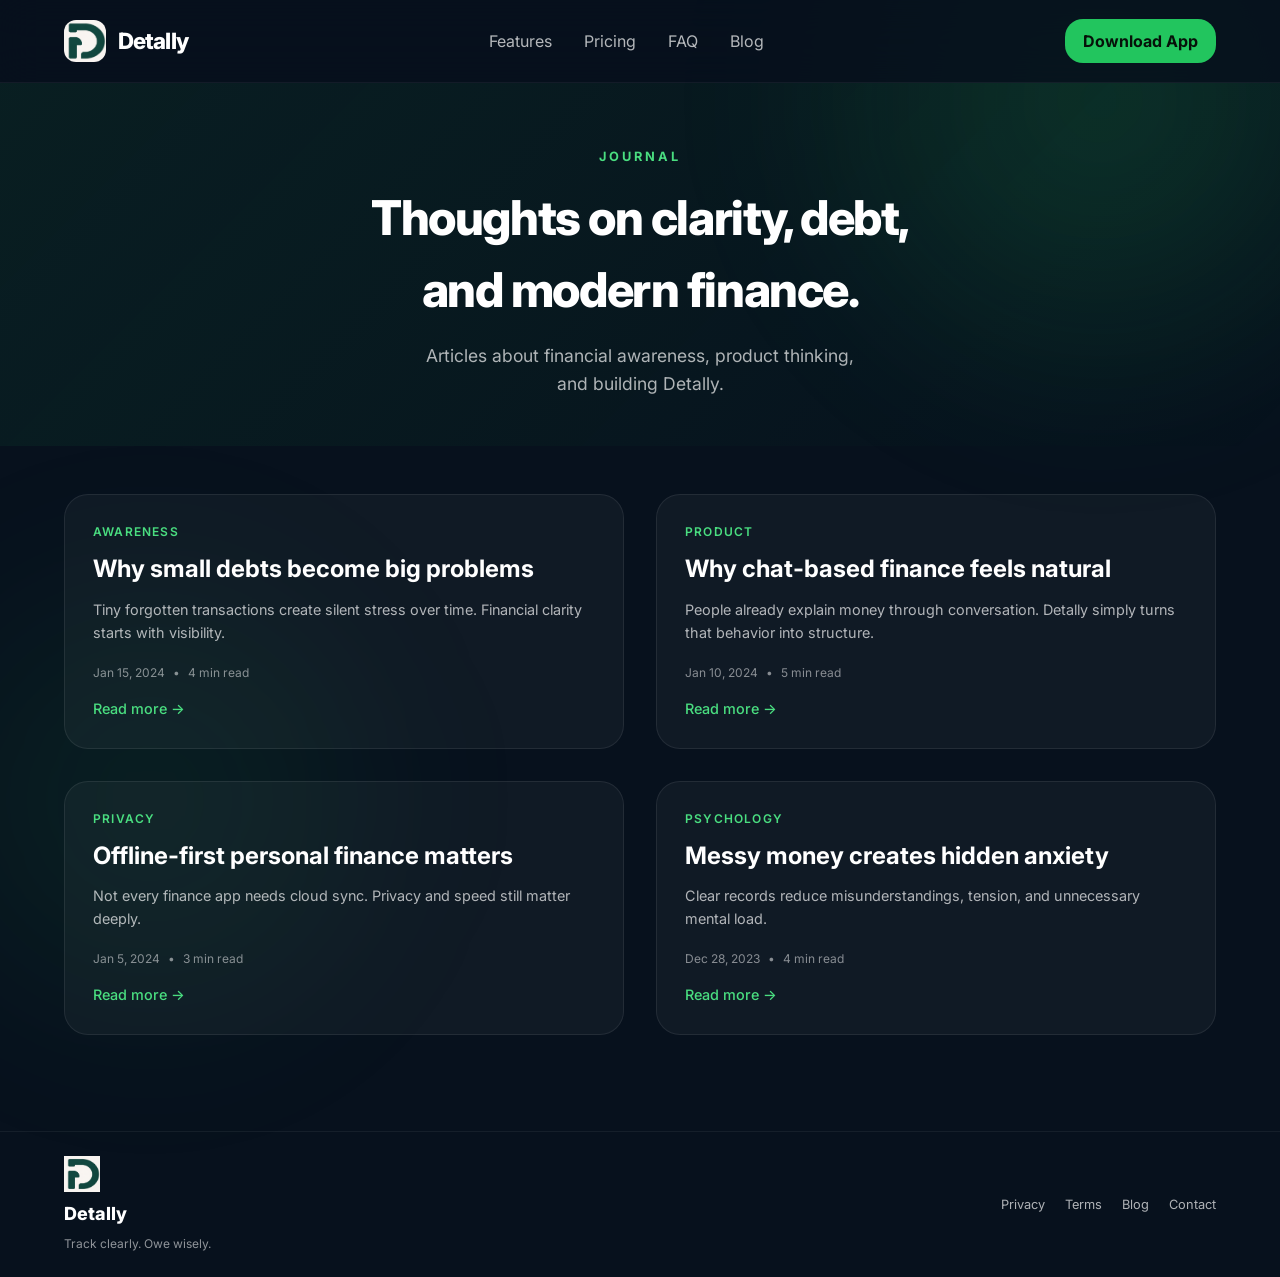
==== blog/index.html @ 90eaa0e2 "feat/ui: add blog page" ====
<!DOCTYPE html>
<html lang="en">

<head>
    <meta charset="UTF-8">
    <meta name="viewport" content="width=device-width, initial-scale=1.0">

    <!-- Favicon -->
    <link rel="icon" href="/assets/favicon/favicon.ico" type="image/x-icon">
    <link rel="icon" type="image/png" sizes="32x32" href="/assets/favicon/favicon-32x32.png">
    <link rel="icon" type="image/png" sizes="16x16" href="/assets/favicon/favicon-16x16.png">
    <link rel="apple-touch-icon" sizes="180x180" href="/assets/favicon/apple-touch-icon.png">

    <title>Detally Blog — Thoughts on clarity, debt, and modern finance</title>
    <meta name="description"
        content="Articles about financial awareness, debt tracking, product thinking, and building Detally.">
    <meta name="author" content="Detally Team">

    <!-- Open Graph -->
    <meta property="og:title" content="Detally Blog — Financial Clarity & Debt Tracking">
    <meta property="og:description"
        content="Articles about financial awareness, debt tracking, and modern finance tools.">
    <meta property="og:image" content="/assets/detally.png">
    <meta property="og:url" content="https://detally.app/blog/">
    <meta property="og:type" content="website">

    <!-- Twitter Card -->
    <meta name="twitter:card" content="summary_large_image">
    <meta name="twitter:title" content="Detally Blog">
    <meta name="twitter:description" content="Thoughts on clarity, debt, and modern finance.">
    <meta name="twitter:image" content="/assets/detally.png">

    <link rel="preconnect" href="https://fonts.googleapis.com">
    <link rel="preconnect" href="https://fonts.gstatic.com" crossorigin>
    <link rel="stylesheet" href="/style.css">
    <link rel="stylesheet" href="blog.css">
</head>

<body>
    <!-- Skip link -->
    <a href="#main-content" class="skip-link">Skip to main content</a>

    <!-- Header -->
    <header class="site-header">
        <div class="container header-inner">
            <a href="/" class="logo-link" aria-label="Detally home">
                <img src="/assets/logo-detally.png" alt="Detally logo" class="logo-img" width="42" height="42">
                <span class="site-title">Detally</span>
            </a>

            <nav class="main-nav" aria-label="Main navigation">
                <ul>
                    <li><a href="/#features">Features</a></li>
                    <li><a href="/#pricing">Pricing</a></li>
                    <li><a href="/#faq">FAQ</a></li>
                    <li><a href="/blog/" class="active">Blog</a></li>
                </ul>
            </nav>

            <button class="mobile-menu-btn" aria-label="Menu" aria-expanded="false">
                <span class="hamburger"></span>
            </button>

            <a href="https://detally.app/download" class="cta-btn header-cta">Download App</a>
        </div>

        <!-- Mobile navigation -->
        <nav id="mobile-nav" class="mobile-nav" aria-label="Mobile navigation" hidden>
            <ul>
                <li><a href="/#features">Features</a></li>
                <li><a href="/#pricing">Pricing</a></li>
                <li><a href="/#faq">FAQ</a></li>
                <li><a href="/blog/">Blog</a></li>
            </ul>
        </nav>
    </header>

    <main id="main-content">
        <!-- Blog Hero -->
        <section class="blog-hero">
            <div class="container">
                <p class="section-label">Journal</p>
                <h1>Thoughts on clarity, debt,<br> and modern finance.</h1>
                <p class="hero-description">
                    Articles about financial awareness, product thinking,<br>
                    and building Detally.
                </p>
            </div>
        </section>

        <!-- Blog List -->
        <section class="blog-list">
            <div class="container">
                <div class="blog-posts">

                    <!-- Bài 1: Awareness -->
                    <article class="blog-post-card">
                        <div class="post-category">Awareness</div>
                        <h2 class="post-title">
                            <a href="why-small-debts-become-big-problems.html">Why small debts become big problems</a>
                        </h2>
                        <p class="post-excerpt">
                            Tiny forgotten transactions create silent stress over time.
                            Financial clarity starts with visibility.
                        </p>
                        <div class="post-meta">
                            <time datetime="2024-01-15">Jan 15, 2024</time>
                            <span>•</span>
                            <span>4 min read</span>
                        </div>
                        <a href="why-small-debts-become-big-problems.html" class="read-more">Read more</a>
                    </article>

                    <!-- Bài 2: Product -->
                    <article class="blog-post-card">
                        <div class="post-category">Product</div>
                        <h2 class="post-title">
                            <a href="why-chat-based-finance-feels-natural.html">Why chat-based finance feels natural</a>
                        </h2>
                        <p class="post-excerpt">
                            People already explain money through conversation.
                            Detally simply turns that behavior into structure.
                        </p>
                        <div class="post-meta">
                            <time datetime="2024-01-10">Jan 10, 2024</time>
                            <span>•</span>
                            <span>5 min read</span>
                        </div>
                        <a href="why-chat-based-finance-feels-natural.html" class="read-more">Read more</a>
                    </article>

                    <!-- Bài 3: Privacy -->
                    <article class="blog-post-card">
                        <div class="post-category">Privacy</div>
                        <h2 class="post-title">
                            <a href="offline-first-personal-finance-matters.html">Offline-first personal finance
                                matters</a>
                        </h2>
                        <p class="post-excerpt">
                            Not every finance app needs cloud sync.
                            Privacy and speed still matter deeply.
                        </p>
                        <div class="post-meta">
                            <time datetime="2024-01-05">Jan 5, 2024</time>
                            <span>•</span>
                            <span>3 min read</span>
                        </div>
                        <a href="offline-first-personal-finance-matters.html" class="read-more">Read more</a>
                    </article>

                    <!-- Bài 4: Psychology -->
                    <article class="blog-post-card">
                        <div class="post-category">Psychology</div>
                        <h2 class="post-title">
                            <a href="messy-money-creates-hidden-anxiety.html">Messy money creates hidden anxiety</a>
                        </h2>
                        <p class="post-excerpt">
                            Clear records reduce misunderstandings, tension,
                            and unnecessary mental load.
                        </p>
                        <div class="post-meta">
                            <time datetime="2023-12-28">Dec 28, 2023</time>
                            <span>•</span>
                            <span>4 min read</span>
                        </div>
                        <a href="messy-money-creates-hidden-anxiety.html" class="read-more">Read more</a>
                    </article>

                </div>
            </div>
        </section>
    </main>

    <!-- Footer -->
    <footer class="site-footer">
        <div class="container footer-inner">
            <div class="footer-brand">
                <img src="/assets/logo-detally.png" alt="Detally logo" width="44" height="44" loading="lazy">
                <h3 class="footer-title">Detally</h3>
                <p>Track clearly. Owe wisely.</p>
            </div>
           <nav class="footer-nav" aria-label="Footer navigation">
                <a href="https://www.freeprivacypolicy.com/live/0b694c92-edd3-41c4-bc44-e917e0bb46de">Privacy</a>
                <a href="#">Terms</a>
                <a href="/#blog">Blog</a>
                <a href="mailto:hello@detally.app">Contact</a>
            </nav>
        </div>
    </footer>
</body>
<script src="/script.js"></script>
</html>
---- style.css ----
@import url("https://fonts.googleapis.com/css2?family=Inter:wght@400;500;600;700;800;900&display=swap");

/* ========== 1. CSS VARIABLES (ROOT) ========== */
:root {
  --bg: #07111d;
  --surface: rgba(255, 255, 255, 0.04);
  --surface-2: rgba(255, 255, 255, 0.06);
  --text: #ffffff;
  --muted: rgba(255, 255, 255, 0.68);
  --border: rgba(255, 255, 255, 0.08);
  --green: #22c55e;
  --green-light: #4ade80;

  /* Typography - Mobile first */
  --fs-base: 16px;
  --fs-h1: 2rem;
  --fs-h2: 1.75rem;
  --fs-h3: 1.25rem;
  --fs-body: 0.875rem;

  /* Spacing */
  --space-xs: 0.5rem;
  --space-sm: 1rem;
  --space-md: 1.5rem;
  --space-lg: 2rem;
  --space-xl: 3rem;

  /* Layout */
  --container: 1280px;
  --border-radius-card: 1rem;
}

/* ========== 2. RESET & BASE (MOBILE FIRST) ========== */
* {
  margin: 0;
  padding: 0;
  box-sizing: border-box;
}

html {
  scroll-behavior: smooth;
}

body {
  font-family: "Inter", sans-serif;
  background: var(--bg);
  color: var(--text);
  font-size: var(--fs-base);
  line-height: 1.5;
  overflow-x: hidden;
  position: relative;
}

/* Background blur effect (bokeh) - mobile */
body::before {
  content: "";
  position: fixed;
  top: -260px;
  right: -180px;
  width: 720px;
  height: 720px;
  border-radius: 999px;
  background: radial-gradient(circle, rgba(34, 197, 94, 0.18), transparent 70%);
  filter: blur(60px);
  z-index: -1;
  pointer-events: none;
}

body::after {
  content: "";
  position: fixed;
  bottom: -200px;
  left: -150px;
  width: 600px;
  height: 600px;
  border-radius: 999px;
  background: radial-gradient(circle, rgba(34, 197, 94, 0.1), transparent 70%);
  filter: blur(70px);
  z-index: -1;
  pointer-events: none;
}

img {
  display: block;
  max-width: 100%;
  height: auto;
}

a {
  color: inherit;
  text-decoration: none;
}

button,
input {
  border: none;
  outline: none;
  font: inherit;
}

ul {
  list-style: none;
}

/* Text selection */
::selection {
  background: var(--green);
  color: #061109;
}

::-moz-selection {
  background: var(--green);
  color: #061109;
}

/* ========== 3. ACCESSIBILITY ========== */
.sr-only {
  position: absolute;
  width: 1px;
  height: 1px;
  padding: 0;
  margin: -1px;
  overflow: hidden;
  clip: rect(0, 0, 0, 0);
  white-space: nowrap;
  border-width: 0;
}

.skip-link {
  position: absolute;
  top: -50px;
  left: 0;
  background: var(--green);
  color: #061109;
  padding: 0.75rem 1rem;
  z-index: 9999;
  font-weight: 700;
  border-radius: 0.5rem;
  transition: top 0.2s;
  text-decoration: none;
}

.skip-link:focus {
  top: 0.5rem;
  left: 0.5rem;
}

/* Focus styles */
a:focus-visible,
button:focus-visible,
input:focus-visible {
  outline: 2px solid var(--green-light);
  outline-offset: 2px;
  border-radius: 0.25rem;
}

/* ========== 4. LAYOUT - MOBILE ========== */
.container {
  width: 100%;
  padding-inline: 1rem;
  margin-inline: auto;
}

.container-sm {
  max-width: 90%;
  margin-inline: auto;
}

section {
  padding-block: var(--space-xl);
}

/* ========== 5. BUTTONS - MOBILE ========== */
.cta-btn {
  background: var(--green);
  color: #061109;
  font-weight: 700;
  border-radius: 18px;
  padding: 10px 18px;
  cursor: pointer;
  transition: all 0.25s ease;
  display: inline-flex;
  align-items: center;
  justify-content: center;
  gap: 0.5rem;
}

.cta-btn:hover {
  transform: translateY(-2px);
  background: var(--green-light);
}

.cta-btn:active {
  transform: translateY(0);
}

.secondary-btn {
  background: rgba(255, 255, 255, 0.04);
  border: 1px solid rgba(255, 255, 255, 0.08);
  color: white;
}

.secondary-btn:hover {
  background: rgba(255, 255, 255, 0.08);
  transform: translateY(-2px);
}

.cta-btn:disabled {
  opacity: 0.5;
  cursor: not-allowed;
  transform: none;
}

/* ========== 6. HEADER - MOBILE ========== */
.site-header {
  position: sticky;
  top: 0;
  z-index: 999;
  backdrop-filter: blur(20px);
  background: rgba(7, 17, 29, 0.82);
  border-bottom: 1px solid rgba(255, 255, 255, 0.05);
}

.header-inner {
  min-height: 70px;
  display: flex;
  align-items: center;
  justify-content: space-between;
  gap: 1rem;
  padding-block: 0.75rem;
}

.logo-link {
  display: flex;
  align-items: center;
  gap: 0.75rem;
}

.logo-img {
  width: 36px;
  height: 36px;
  border-radius: 12px;
}

.site-title {
  font-size: 1.25rem;
  font-weight: 800;
  letter-spacing: -0.04em;
}

/* Desktop navigation - hidden on mobile */
.main-nav ul {
  display: none;
}

/* Mobile menu button */
.mobile-menu-btn {
  display: flex;
  background: none;
  cursor: pointer;
  padding: 0.5rem;
}

.hamburger {
  width: 24px;
  height: 2px;
  background: white;
  position: relative;
}

.hamburger::before,
.hamburger::after {
  content: "";
  position: absolute;
  width: 24px;
  height: 2px;
  background: white;
  left: 0;
  transition: transform 0.3s;
}

.hamburger::before {
  top: -8px;
}

.hamburger::after {
  bottom: -8px;
}

.mobile-nav {
  position: fixed;
  top: 70px;
  left: 0;
  right: 0;
  background: var(--bg);
  border-bottom: 1px solid var(--border);
  padding: 1rem;
  z-index: 998;
}

.mobile-nav ul {
  display: flex;
  flex-direction: column;
  gap: 1rem;
}

.mobile-nav a {
  display: block;
  padding: 0.75rem;
  color: var(--muted);
}

.header-cta {
  display: none;
}

/* ========== 7. HERO - MOBILE ========== */
.hero {
  padding-block: 2rem;
}

.hero-inner {
  display: flex;
  flex-direction: column;
  gap: 2rem;
}

.hero-badge {
  display: inline-flex;
  border: 1px solid rgba(34, 197, 94, 0.22);
  background: rgba(34, 197, 94, 0.1);
  color: #bbf7d0;
  padding: 0.5rem 1rem;
  border-radius: 999px;
  font-size: 0.75rem;
  margin-bottom: 1rem;
}

.hero-title {
  font-size: var(--fs-h1);
  line-height: 1.2;
  letter-spacing: -0.05em;
  font-weight: 900;
  word-break: break-word;
}

.hero-title span {
  display: block;
  color: var(--green-light);
}

.hero-description {
  margin-top: 1rem;
  color: var(--muted);
  line-height: 1.6;
  font-size: var(--fs-body);
}

.hero-actions {
  display: flex;
  flex-direction: column;
  gap: 0.75rem;
  margin-top: 1.5rem;
}

.hero-stats {
  display: grid;
  grid-template-columns: repeat(3, 1fr);
  gap: 0.75rem;
  margin-top: 1.5rem;
  text-align: center;
}

.hero-stats h3 {
  font-size: 1.25rem;
  font-weight: 800;
}

.hero-stats p {
  margin-top: 0.25rem;
  color: rgba(255, 255, 255, 0.55);
  font-size: 0.7rem;
}

/* Hero preview - mobile */
.hero-preview {
  position: relative;
  display: flex;
  justify-content: center;
  align-items: center;
}

.preview-wrapper {
  position: relative;
  width: 100%;
  display: flex;
  justify-content: center;
}

.preview-wrapper::before {
  content: "";
  position: absolute;
  width: 80%;
  max-width: 280px;
  aspect-ratio: 1 / 1;
  border-radius: 50%;
  background: rgba(34, 197, 94, 0.22);
  filter: blur(90px);
  top: 50%;
  left: 50%;
  transform: translate(-50%, -50%);
  z-index: -1;
}

.hero-preview img {
  width: 100%;
  max-width: 100%;
  height: auto;
  border-radius: 1.5rem;
  border: 1px solid rgba(255, 255, 255, 0.08);
  background: #0b1725;
  padding: 0.75rem;
  box-shadow: 0 40px 120px rgba(0, 0, 0, 0.45);
}

/* ========== 8. BRAND STRIP - MOBILE ========== */
.brand-strip {
  border-top: 1px solid rgba(255, 255, 255, 0.06);
  border-bottom: 1px solid rgba(255, 255, 255, 0.06);
  background: #091523;
  padding-block: 1.25rem;
}

.brand-strip .container {
  display: flex;
  flex-wrap: wrap;
  justify-content: center;
  gap: 1rem;
  color: rgba(255, 255, 255, 0.5);
  font-size: 0.75rem;
}

/* ========== 9. SECTION COMMON - MOBILE ========== */
.section {
  padding-block: 3rem;
}

.section-label {
  color: var(--green-light);
  text-transform: uppercase;
  letter-spacing: 0.2em;
  font-size: 0.7rem;
  font-weight: 700;
}

.section-title {
  margin-top: 0.75rem;
  font-size: var(--fs-h2);
  line-height: 1.2;
  letter-spacing: -0.03em;
  font-weight: 800;
}

.section-description {
  margin-top: 0.75rem;
  color: var(--muted);
  line-height: 1.6;
  font-size: var(--fs-body);
}

/* Section backgrounds */
.testimonials-section,
.faq-section {
  background: #091523;
}

/* ========== 10. FEATURES - MOBILE ========== */
.features-grid {
  display: grid;
  grid-template-columns: 1fr;
  gap: 1rem;
  margin-top: 2rem;
}

.feature-card {
  background: var(--surface);
  border: 1px solid var(--border);
  border-radius: var(--border-radius-card);
  padding: 1.25rem;
  transition:
    transform 0.25s,
    border-color 0.25s;
}

.feature-card:hover {
  transform: translateY(-2px);
  border-color: rgba(34, 197, 94, 0.3);
}

.feature-icon {
  width: 44px;
  height: 44px;
  display: flex;
  align-items: center;
  justify-content: center;
  border-radius: 1rem;
  background: rgba(34, 197, 94, 0.15);
  font-size: 1.25rem;
}

.feature-card h3 {
  margin-top: 1rem;
  font-size: var(--fs-h3);
  font-weight: 700;
}

.feature-card p {
  margin-top: 0.5rem;
  color: var(--muted);
  line-height: 1.5;
  font-size: 0.8rem;
}

/* ========== 11. OWEE - MOBILE ========== */
.owee-grid {
  display: flex;
  flex-direction: column;
  gap: 2rem;
}

.owee-image {
  flex-shrink: 0;
  text-align: center;
}

.owee-image img {
  width: 100%;
  max-width: 240px;
  border-radius: 25%;
  margin-inline: auto;
}

.quote-list {
  display: grid;
  gap: 0.75rem;
  margin-top: 1.5rem;
}

.quote-card {
  background: var(--surface);
  border: 1px solid var(--border);
  border-radius: 1.25rem;
  padding: 1rem;
}

.quote-card p {
  font-style: italic;
  color: var(--muted);
  font-size: 0.875rem;
}

/* ========== 12. TESTIMONIALS - MOBILE ========== */
.testimonials-header {
  display: flex;
  flex-direction: column;
  gap: 1rem;
  margin-bottom: 2rem;
}

.testimonials-grid {
  display: grid;
  grid-template-columns: 1fr;
  gap: 1rem;
}

.testimonial-card {
  background: rgba(255, 255, 255, 0.03);
  border: 1px solid rgba(255, 255, 255, 0.08);
  border-radius: var(--border-radius-card);
  padding: 1.25rem;
  transition: transform 0.25s;
}

.testimonial-card:hover {
  transform: translateY(-2px);
}

.testimonial-card blockquote p {
  line-height: 1.6;
  font-size: 0.875rem;
}

.testimonial-card footer {
  margin-top: 1rem;
}

.testimonial-card cite {
  font-style: normal;
  font-weight: 600;
  display: block;
  font-size: 0.875rem;
}

.testimonial-role {
  display: block;
  color: var(--muted);
  font-size: 0.75rem;
  margin-top: 0.25rem;
}

/* ========== 13. PRESS MENTIONS - MOBILE ========== */
.press-section {
  background: #091523;
}

.press-section .container {
  background: var(--surface);
  border: 1px solid var(--border);
  border-radius: var(--border-radius-card);
  padding: 1.5rem;
}

.press-section .press-inner {
  display: flex;
  flex-direction: column;
  gap: 1.5rem;
}

/* Header - mobile */
.press-header {
  text-align: left;
}

.press-header .section-label {
  text-align: left;
}

.press-header .section-title {
  text-align: left;
  max-width: 100%;
  margin-top: 0.5rem;
  font-size: 1.5rem;
}

/* Press grid - mobile: 1 cột */
.press-grid {
  display: grid;
  grid-template-columns: 1fr;
  gap: 1rem;
}

.press-card {
  background: rgba(255, 255, 255, 0.02);
  border: 1px solid var(--border);
  border-radius: 1.25rem;
  padding: 1.25rem;
  transition: transform 0.25s;
}

.press-card:hover {
  transform: translateY(-2px);
}

.press-card blockquote p {
  color: rgba(255, 255, 255, 0.85);
  line-height: 1.6;
  font-style: italic;
  text-align: left;
  margin: 0;
  font-size: 0.875rem;
}

/* ========== 14. PRICING - MOBILE ========== */
#pricing .section-label,
#pricing-title {
  text-align: center;
}
.pricing-grid {
  display: grid;
  grid-template-columns: 1fr;
  gap: 1rem;
  margin-top: 2rem;
}

.price-card {
  background: var(--surface);
  border: 1px solid var(--border);
  border-radius: var(--border-radius-card);
  padding: 1.25rem;
  display: flex;
  flex-direction: column;
  gap: 1rem;
  transition: transform 0.25s;
}

.price-card:hover {
  transform: translateY(-2px);
}

.price-card.featured {
  border-color: rgba(34, 197, 94, 0.32);
  background: linear-gradient(135deg, var(--surface), rgba(34, 197, 94, 0.05));
}

.price-title {
  font-size: 1.25rem;
  font-weight: 800;
}

.price-subtitle {
  margin-top: 0.25rem;
  color: var(--muted);
  line-height: 1.5;
  font-size: 0.75rem;
}

.price-value {
  margin-top: 0.75rem;
  font-size: 1.75rem;
  font-weight: 900;
}

.price-value.coming-soon {
  opacity: 0.6;
}

.price-features {
  display: grid;
  gap: 0.5rem;
  margin-top: 0.25rem;
}

.price-features li {
  color: var(--muted);
  padding-left: 1.25rem;
  position: relative;
  font-size: 0.8rem;
}

.price-features li::before {
  content: "✓";
  position: absolute;
  left: 0;
  color: var(--green-light);
}

/* ========== 15. BLOG - MOBILE ========== */
.blog-header {
  display: flex;
  flex-direction: column;
  gap: 1rem;
  margin-bottom: 1.5rem;
}

.view-all-link {
  color: var(--green-light);
  font-weight: 500;
  transition: opacity 0.25s;
  font-size: 0.875rem;
}

.view-all-link:hover {
  opacity: 0.8;
}

.blog-grid {
  display: grid;
  grid-template-columns: 1fr;
  gap: 1rem;
}

.blog-card {
  background: var(--surface);
  border: 1px solid var(--border);
  border-radius: var(--border-radius-card);
  padding: 1.25rem;
  transition: transform 0.25s;
}

.blog-card:hover {
  transform: translateY(-2px);
}

.blog-category {
  color: var(--green-light);
  font-size: 0.7rem;
  text-transform: uppercase;
  letter-spacing: 0.1em;
  font-weight: 600;
}

.blog-title {
  margin-top: 0.75rem;
  font-size: 1.125rem;
  line-height: 1.3;
  font-weight: 700;
}

.blog-description {
  margin-top: 0.5rem;
  color: var(--muted);
  line-height: 1.5;
  font-size: 0.8rem;
}

.blog-link {
  display: inline-block;
  margin-top: 0.75rem;
  color: var(--green-light);
  font-size: 0.8rem;
  font-weight: 500;
  transition: opacity 0.25s;
}

.blog-link:hover {
  opacity: 0.8;
}

/* ========== 16. FAQ - MOBILE ========== */
.faq-header {
  text-align: center;
  margin-bottom: 1.5rem;
}

.faq-list {
  display: grid;
  gap: 0.75rem;
}

.faq-item {
  background: var(--surface);
  border: 1px solid var(--border);
  border-radius: 1.25rem;
  padding: 0.875rem 1rem;
  transition: border-color 0.25s;
}

.faq-item:hover {
  border-color: rgba(34, 197, 94, 0.3);
}

summary {
  cursor: pointer;
  font-weight: 700;
  list-style: none;
  font-size: 0.9rem;
}

summary::-webkit-details-marker {
  display: none;
}

summary::before {
  content: "▶";
  display: inline-block;
  margin-right: 0.75rem;
  font-size: 0.7rem;
  transition: transform 0.2s;
  color: var(--green-light);
}

details[open] summary::before {
  transform: rotate(90deg);
}

.faq-item p {
  margin-top: 0.75rem;
  color: var(--muted);
  line-height: 1.6;
  padding-left: 1.5rem;
  font-size: 0.8rem;
}

.faq-item code {
  background: rgba(255, 255, 255, 0.1);
  padding: 0.2rem 0.4rem;
  border-radius: 0.25rem;
  font-size: 0.75rem;
  font-family: monospace;
}

/* ========== 17. WAITLIST - MOBILE ========== */
.waitlist-card {
  background: linear-gradient(
    135deg,
    rgba(34, 197, 94, 0.12),
    rgba(255, 255, 255, 0.03)
  );
  border: 1px solid rgba(34, 197, 94, 0.16);
  border-radius: 1.5rem;
  padding: 1.5rem;
  text-align: center;
}

.waitlist-content .section-description {
  margin-inline: auto;
}

.waitlist-form {
  display: flex;
  flex-direction: column;
  gap: 0.75rem;
  margin-top: 1.5rem;
  max-width: 100%;
}

.form-group {
  flex: 1;
}

.waitlist-form input {
  width: 100%;
  height: 48px;
  background: rgba(255, 255, 255, 0.05);
  border: 1px solid rgba(255, 255, 255, 0.08);
  border-radius: 18px;
  padding: 0 1rem;
  color: white;
  font-size: 0.875rem;
  transition: border-color 0.25s;
}

.waitlist-form input:focus {
  border-color: var(--green-light);
}

.waitlist-form input[aria-invalid="true"] {
  border-color: #ef4444;
}

.waitlist-form button {
  height: 48px;
  padding: 0 1.25rem;
  white-space: nowrap;
}

.form-error {
  display: block;
  color: #ef4444;
  font-size: 0.7rem;
  margin-top: 0.25rem;
  min-height: 1rem;
}

.waitlist-note {
  margin-top: 1rem;
  font-size: 0.7rem;
  color: var(--muted);
}

/* ========== 18. FOOTER - MOBILE ========== */
.site-footer {
  border-top: 1px solid rgba(255, 255, 255, 0.06);
  padding: 1.5rem 1rem;
  margin-top: 1rem;
}

.footer-inner {
  display: flex;
  flex-direction: column;
  gap: 1.25rem;
}

.footer-brand {
  display: flex;
  flex-direction: column;
  gap: 0.5rem;
  align-items: center;
  text-align: center;
}

.footer-brand img {
  width: 36px;
}

.footer-title {
  font-size: 1.125rem;
  font-weight: 800;
}

.footer-brand p {
  color: rgba(255, 255, 255, 0.55);
  font-size: 0.75rem;
}

.footer-nav {
  display: flex;
  flex-wrap: wrap;
  justify-content: center;
  gap: 1.25rem;
}

.footer-nav a {
  color: var(--muted);
  transition: color 0.25s;
  font-size: 0.8rem;
}

.footer-nav a:hover {
  color: white;
}

/* ========== 19. ANIMATIONS - MOBILE ========== */
@keyframes fadeInUp {
  from {
    opacity: 0;
    transform: translateY(15px);
  }
  to {
    opacity: 1;
    transform: translateY(0);
  }
}

.hero-content,
.feature-card,
.price-card,
.testimonial-card {
  animation: fadeInUp 0.4s ease forwards;
}

.feature-card:nth-child(1) {
  animation-delay: 0.05s;
}
.feature-card:nth-child(2) {
  animation-delay: 0.1s;
}
.feature-card:nth-child(3) {
  animation-delay: 0.15s;
}
.feature-card:nth-child(4) {
  animation-delay: 0.2s;
}

/* ========== 20. TABLET (min-width: 768px) ========== */
@media (min-width: 768px) {
  /* Variables */
  :root {
    --fs-h1: 3rem;
    --fs-h2: 2.25rem;
    --fs-h3: 1.5rem;
    --fs-body: 1rem;
    --border-radius-card: 1.5rem;
  }

  /* Layout */
  .container {
    max-width: 720px;
    padding-inline: 1.5rem;
  }

  .container-sm {
    max-width: 85%;
  }

  section {
    padding-block: 4rem;
  }

  /* Header */
  .header-inner {
    min-height: 82px;
  }

  .logo-img {
    width: 42px;
    height: 42px;
  }

  .site-title {
    font-size: 1.4rem;
  }

  .main-nav ul {
    display: flex;
    gap: 2rem;
  }

  .main-nav a {
    color: rgba(255, 255, 255, 0.7);
    transition: color 0.25s;
  }

  .mobile-menu-btn {
    display: none;
  }

  .header-cta {
    display: inline-flex;
  }

  /* Hero */
  .hero {
    padding-block: 3rem;
  }

  .hero-badge {
    font-size: 0.8rem;
  }

  .hero-description {
    font-size: 1rem;
  }

  .hero-actions {
    flex-direction: row;
    gap: 1rem;
  }

  .hero-stats {
    text-align: left;
    gap: 1.5rem;
  }

  .hero-stats h3 {
    font-size: 1.75rem;
  }

  .hero-preview img {
    max-width: 100%;
    padding: 1rem;
    border-radius: 1.75rem;
  }

  .preview-wrapper::before {
    max-width: 320px;
  }

  /* Brand strip */
  .brand-strip {
    padding-block: 1.5rem;
  }

  .brand-strip .container {
    gap: 2.5rem;
    font-size: 0.9rem;
  }

  /* Section common */
  .section-label {
    font-size: 0.8rem;
    letter-spacing: 0.24em;
  }

  .section-description {
    font-size: 1rem;
  }

  /* Features */
  .features-grid {
    grid-template-columns: repeat(2, 1fr);
    gap: 1.25rem;
    margin-top: 2.5rem;
  }

  .feature-card {
    padding: 1.5rem;
  }

  /* Owee */
  .owee-grid {
    flex-direction: row;
    align-items: center;
    gap: 2.5rem;
  }

  .owee-image img {
    max-width: 300px;
  }

  .quote-list {
    gap: 1rem;
  }

  .quote-card {
    padding: 1.25rem;
  }

  /* Testimonials */
  .testimonials-header {
    flex-direction: row;
    align-items: center;
    gap: 2rem;
  }

  .testimonials-grid {
    grid-template-columns: repeat(3, 1fr);
    gap: 1.25rem;
  }

  .testimonial-card {
    padding: 1.5rem;
  }

  /* PRESS MENTIONS - TABLET (768px - 1023px) */
  .press-section .container {
    padding: 2rem;
  }

  .press-section .press-inner {
    gap: 2rem;
  }

  .press-header .section-title {
    max-width: 80%;
    font-size: 2rem;
  }

  .press-grid {
    grid-template-columns: repeat(2, 1fr);
    gap: 1.25rem;
  }

  .press-card {
    padding: 1.5rem;
  }

  /* Pricing */
  .pricing-grid {
    grid-template-columns: repeat(3, 1fr);
    gap: 1.25rem;
  }

  .price-card {
    padding: 1.5rem;
  }

  .price-title {
    font-size: 1.5rem;
  }

  .price-value {
    font-size: 2rem;
  }

  /* Blog */
  .blog-header {
    flex-direction: row;
    justify-content: space-between;
    align-items: flex-end;
  }

  .blog-grid {
    grid-template-columns: repeat(2, 1fr);
    gap: 1.25rem;
  }

  .blog-card {
    padding: 1.5rem;
  }

  .blog-title {
    font-size: 1.25rem;
  }

  /* FAQ */
  .faq-list {
    gap: 1rem;
  }

  .faq-item {
    padding: 1rem 1.25rem;
  }

  /* Waitlist */
  .waitlist-card {
    padding: 2rem;
  }

  .waitlist-form {
    flex-direction: row;
    max-width: 500px;
    margin-inline: auto;
  }

  .waitlist-form input,
  .waitlist-form button {
    height: 52px;
  }

  /* Footer */
  .footer-inner {
    flex-direction: row;
    justify-content: space-between;
    align-items: center;
  }

  .footer-brand {
    align-items: flex-start;
    text-align: left;
  }

  .footer-brand img {
    margin-inline: 0;
  }
}

/* ========== 21. LAPTOP (min-width: 1024px) ========== */
@media (min-width: 1024px) {
  /* Variables */
  :root {
    --fs-h1: 3.5rem;
    --fs-h2: 2.75rem;
    --fs-h3: 1.6rem;
    --border-radius-card: 2rem;
  }

  /* Layout */
  .container {
    max-width: 960px;
  }

  .container-sm {
    max-width: 80%;
  }

  section {
    padding-block: 5rem;
  }

  /* Hero */
  .hero-inner {
    flex-direction: row;
    align-items: center;
    gap: 2rem;
  }

  .hero-content {
    flex: 1;
    order: 1;
  }

  .hero-preview {
    flex: 1;
    order: 2;
  }

  .hero-preview img {
    max-width: 100%;
    padding: 0.25rem;
  }

  /* Features */
  .features-grid {
    grid-template-columns: repeat(4, 1fr);
    gap: 1.5rem;
  }

  /* Owee */
  .owee-grid {
    gap: 3rem;
  }

  .owee-image img {
    max-width: 360px;
  }

  /* PRESS MENTIONS - DESKTOP (1 hàng, 3 cột) */
  .press-section .container {
    padding: 2.5rem;
  }

  .press-section .press-inner {
    flex-direction: row;
    align-items: stretch;
    gap: 2rem;
  }

  /* Cột 1: Header - 40% */
  .press-header {
    flex: 0 0 40%;
    display: flex;
    flex-direction: column;
    justify-content: center;
  }

  .press-header .section-title {
    max-width: 100%;
    font-size: clamp(1.75rem, 3vw, 2.25rem);
  }

  /* Cột 2+3: Grid 2 cột - 60% */
  .press-grid {
    flex: 0 0 60%;
    display: grid;
    grid-template-columns: repeat(2, 1fr);
    gap: 1.5rem;
  }

  .press-card {
    padding: 1.75rem;
    display: flex;
    align-items: center;
  }

  .press-card blockquote p {
    font-size: 0.95rem;
  }

  /* Blog */
  .blog-grid {
    grid-template-columns: repeat(2, 1fr);
  }

  /* Pricing */
  .price-card {
    padding: 1.75rem;
  }
}

/* ========== 22. DESKTOP (min-width: 1280px) ========== */
@media (min-width: 1280px) {
  /* Variables */
  :root {
    --fs-h1: clamp(4rem, 8vw, 5.5rem);
    --fs-h2: clamp(2.5rem, 5vw, 3.5rem);
  }

  /* Layout */
  .container {
    max-width: 1200px;
  }

  .container-sm {
    max-width: 75%;
  }

  /* Hero */
  .hero-inner {
    gap: 3rem;
  }

  .hero-preview img {
    max-width: 100%;
    padding: 0.5rem;
  }

  .preview-wrapper::before {
    max-width: 380px;
  }

  /* Owee */
  .owee-grid {
    gap: 4rem;
  }

  .owee-image img {
    max-width: 420px;
  }

  /* PRESS MENTIONS - DESKTOP LỚN */
  .press-section .container {
    padding: 3rem;
  }

  .press-section .press-inner {
    gap: 2.5rem;
  }

  .press-header {
    flex: 0 0 38%;
  }

  .press-header .section-title {
    font-size: clamp(2rem, 3.5vw, 2.5rem);
  }

  .press-grid {
    flex: 0 0 62%;
    gap: 1.75rem;
  }

  .press-card {
    padding: 2rem;
  }

  .press-card blockquote p {
    font-size: 1rem;
  }

  /* Pricing */
  .price-card {
    padding: 2rem;
  }

  .price-title {
    font-size: 1.75rem;
  }

  .price-value {
    font-size: 2.5rem;
  }
}

/* ========== 23. DESKTOP LỚN (min-width: 1600px) ========== */
@media (min-width: 1600px) {
  .container {
    max-width: 1400px;
  }

  .container-sm {
    max-width: 75%;
  }

  .press-header .section-title {
    max-width: 90%;
    font-size: 2.5rem;
  }

  .press-card blockquote p {
    font-size: 1.125rem;
  }
}

/* ========== 24. PREFERS REDUCED MOTION ========== */
@media (prefers-reduced-motion: reduce) {
  *,
  *::before,
  *::after {
    animation-duration: 0.01ms !important;
    animation-iteration-count: 1 !important;
    transition-duration: 0.01ms !important;
    scroll-behavior: auto !important;
  }

  .skip-link {
    transition: none;
  }
}
---- blog/blog.css ----
/* blog/blog.css - Style riêng cho blog, kế thừa từ style.css chính */

/* ========== BASE (MOBILE FIRST) ========== */

/* Blog Hero */
.blog-hero {
  padding: 3rem 1rem 2rem;
  text-align: center;
  background: linear-gradient(135deg, rgba(34, 197, 94, 0.08), transparent);
}

.blog-hero h1 {
  font-size: 2rem;
  margin-top: 1rem;
  font-weight: 800;
  letter-spacing: -0.03em;
}

.blog-hero .hero-description {
  max-width: 720px;
  margin: 1rem auto 0;
  color: var(--muted);
  font-size: 0.9rem;
}

/* Blog List */
.blog-list {
  padding: 2rem 1rem 4rem;
}

/* Blog posts grid - mobile: 1 cột */
.blog-posts {
  display: grid;
  grid-template-columns: 1fr;
  gap: 1.5rem;
}

/* Blog post card - mobile */
.blog-post-card {
  background: var(--surface);
  border: 1px solid var(--border);
  border-radius: 1.25rem;
  padding: 1.25rem;
  transition:
    transform 0.25s,
    border-color 0.25s;
  display: flex;
  flex-direction: column;
}

.blog-post-card:hover {
  transform: translateY(-2px);
  border-color: rgba(34, 197, 94, 0.3);
}

.post-category {
  color: var(--green-light);
  font-size: 0.7rem;
  text-transform: uppercase;
  letter-spacing: 0.1em;
  font-weight: 600;
  margin-bottom: 0.75rem;
}

.post-title {
  font-size: 1.2rem;
  line-height: 1.35;
  margin-bottom: 0.75rem;
  font-weight: 700;
}

.post-title a {
  color: var(--text);
  text-decoration: none;
  transition: color 0.2s;
}

.post-title a:hover {
  color: var(--green-light);
}

.post-excerpt {
  color: var(--muted);
  line-height: 1.6;
  margin-bottom: 1rem;
  font-size: 0.85rem;
}

.post-meta {
  color: rgba(255, 255, 255, 0.5);
  font-size: 0.7rem;
  margin-bottom: 1rem;
  display: flex;
  flex-wrap: wrap;
  gap: 0.5rem;
  align-items: center;
}

.read-more {
  color: var(--green-light);
  font-weight: 500;
  text-decoration: none;
  transition: opacity 0.2s;
  margin-top: auto;
  display: inline-flex;
  align-items: center;
  gap: 0.25rem;
  font-size: 0.85rem;
}

.read-more:hover {
  opacity: 0.8;
}

.read-more::after {
  content: "→";
  transition: transform 0.2s;
}

.read-more:hover::after {
  transform: translateX(4px);
}

/* Single Post - mobile */
.blog-post {
  padding: 2rem 1rem 4rem;
}

.post-back {
  margin-bottom: 1.5rem;
}

.back-link {
  color: var(--muted);
  text-decoration: none;
  display: inline-flex;
  align-items: center;
  gap: 0.5rem;
  transition: color 0.2s;
  font-size: 0.85rem;
}

.back-link:hover {
  color: var(--green-light);
}

.back-link::before {
  content: "←";
}

.post-header {
  margin-bottom: 1.5rem;
  border-bottom: 1px solid var(--border);
  padding-bottom: 1rem;
}

.post-header .post-category {
  margin-bottom: 0.75rem;
}

.post-header h1 {
  font-size: 1.75rem;
  line-height: 1.2;
  margin: 0.75rem 0 1rem;
  font-weight: 800;
  letter-spacing: -0.02em;
}

.post-header .post-meta {
  margin-bottom: 0;
}

/* Post content - mobile */
.post-content {
  max-width: 720px;
  margin: 0 auto;
  font-size: 1rem;
  line-height: 1.7;
  color: var(--muted);
}

.post-content h2 {
  font-size: 1.4rem;
  margin: 2rem 0 1rem;
  color: var(--text);
  font-weight: 700;
}

.post-content h3 {
  font-size: 1.2rem;
  margin: 1.5rem 0 0.75rem;
  color: var(--text);
  font-weight: 600;
}

.post-content p {
  margin: 1rem 0;
}

.post-content ul,
.post-content ol {
  margin: 1rem 0;
  padding-left: 1.5rem;
}

.post-content li {
  margin: 0.5rem 0;
}

.post-content blockquote {
  border-left: 3px solid var(--green);
  padding-left: 1.2rem;
  margin: 1.5rem 0;
  font-style: italic;
  color: rgba(255, 255, 255, 0.8);
}

.post-content code {
  background: rgba(255, 255, 255, 0.1);
  padding: 0.2rem 0.4rem;
  border-radius: 0.25rem;
  font-size: 0.9em;
  font-family: monospace;
}

.post-content pre {
  background: rgba(255, 255, 255, 0.05);
  padding: 1rem;
  border-radius: 0.75rem;
  overflow-x: auto;
  margin: 1.5rem 0;
}

.post-content pre code {
  background: none;
  padding: 0;
}

.post-content img {
  border-radius: 0.75rem;
  margin: 1.5rem 0;
  max-width: 100%;
  height: auto;
}

.post-content hr {
  border: none;
  height: 1px;
  background: var(--border);
  margin: 2rem 0;
}

/* Post CTA - mobile */
.post-cta {
  background: linear-gradient(
    135deg,
    rgba(34, 197, 94, 0.12),
    rgba(34, 197, 94, 0.03)
  );
  border: 1px solid rgba(34, 197, 94, 0.16);
  border-radius: 1.25rem;
  padding: 1.5rem;
  text-align: center;
  margin: 2rem 0;
}

.post-cta p {
  margin-bottom: 1rem;
  font-weight: 500;
}

.post-cta .cta-btn {
  display: inline-block;
}

/* Post footer - mobile */
.post-footer {
  margin-top: 2rem;
  padding-top: 1.5rem;
  border-top: 1px solid var(--border);
}

.post-share {
  display: flex;
  flex-wrap: wrap;
  gap: 0.75rem;
  align-items: center;
  justify-content: center;
}

.post-share span {
  color: var(--muted);
  font-size: 0.8rem;
}

.post-share a {
  color: var(--muted);
  text-decoration: none;
  font-size: 0.8rem;
  transition: color 0.2s;
  padding: 0.25rem 0.75rem;
  border-radius: 999px;
  background: rgba(255, 255, 255, 0.05);
}

.post-share a:hover {
  color: var(--green-light);
  background: rgba(34, 197, 94, 0.1);
}

/* Pagination - mobile */
.pagination {
  display: flex;
  justify-content: center;
  gap: 0.75rem;
  margin-top: 2rem;
}

.pagination a {
  padding: 0.4rem 0.8rem;
  border-radius: 0.5rem;
  background: var(--surface);
  border: 1px solid var(--border);
  transition: all 0.2s;
  font-size: 0.85rem;
}

.pagination a:hover {
  border-color: var(--green);
  color: var(--green-light);
}

/* ========== TABLET (≥768px) ========== */
@media (min-width: 768px) {
  .blog-hero {
    padding: 4rem 0 3rem;
  }

  .blog-hero h1 {
    font-size: 3rem;
  }

  .blog-hero .hero-description {
    font-size: 1.1rem;
  }

  .blog-list {
    padding: 3rem 0 5rem;
  }

  .blog-posts {
    grid-template-columns: repeat(2, 1fr);
    gap: 1.75rem;
  }

  .blog-post-card {
    padding: 1.5rem;
    border-radius: 1.5rem;
  }

  .blog-post-card:hover {
    transform: translateY(-4px);
  }

  .post-category {
    font-size: 0.75rem;
  }

  .post-title {
    font-size: 1.35rem;
  }

  .post-excerpt {
    font-size: 0.9rem;
    margin-bottom: 1.25rem;
  }

  .post-meta {
    font-size: 0.75rem;
  }

  .read-more {
    font-size: 0.9rem;
  }

  /* Single post - tablet */
  .blog-post {
    padding: 3rem 0 5rem;
  }

  .post-back {
    margin-bottom: 2rem;
  }

  .post-header {
    margin-bottom: 2rem;
    padding-bottom: 1.5rem;
  }

  .post-header h1 {
    font-size: 2.5rem;
  }

  .post-content {
    font-size: 1.05rem;
    line-height: 1.75;
  }

  .post-content h2 {
    font-size: 1.75rem;
  }

  .post-content h3 {
    font-size: 1.35rem;
  }

  .post-cta {
    padding: 2rem;
    margin: 3rem 0;
    border-radius: 1.5rem;
  }

  .post-footer {
    margin-top: 3rem;
    padding-top: 2rem;
  }

  .post-share {
    gap: 1rem;
  }

  .post-share span,
  .post-share a {
    font-size: 0.875rem;
  }

  .pagination {
    gap: 1rem;
    margin-top: 3rem;
  }

  .pagination a {
    padding: 0.5rem 1rem;
  }
}

/* ========== DESKTOP (≥1024px) ========== */
@media (min-width: 1024px) {
  .blog-posts {
    gap: 2rem;
  }

  .blog-post-card {
    padding: 1.75rem;
  }

  .post-title {
    font-size: 1.5rem;
  }

  .post-header h1 {
    font-size: 3rem;
  }
}

/* ========== LARGE DESKTOP (≥1280px) ========== */
@media (min-width: 1280px) {
  .blog-posts {
    gap: 2rem;
  }
}
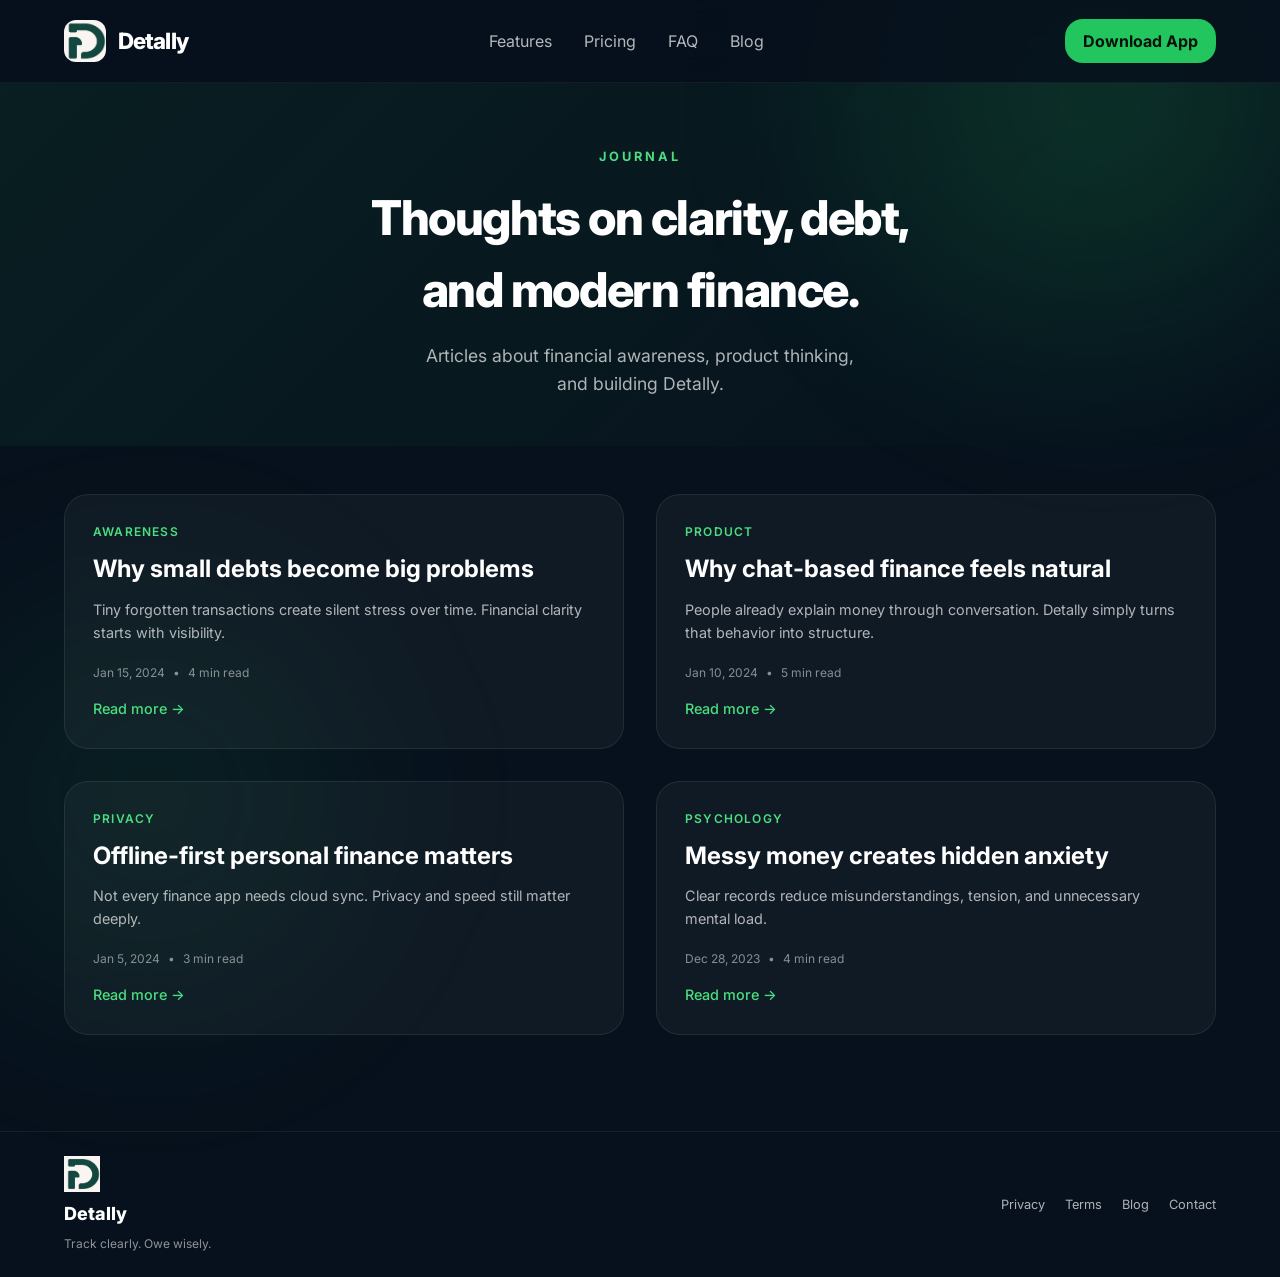
==== commit b283662e: "feat/seo: improve web performance and seo" ====
--- a/blog/index.html
+++ b/blog/index.html
@@ -20,7 +20,7 @@
     <meta property="og:title" content="Detally Blog — Financial Clarity & Debt Tracking">
     <meta property="og:description"
         content="Articles about financial awareness, debt tracking, and modern finance tools.">
-    <meta property="og:image" content="/assets/detally.png">
+    <meta property="og:image" content="/assets/detally.webp">
     <meta property="og:url" content="https://detally.app/blog/">
     <meta property="og:type" content="website">
 
@@ -28,7 +28,7 @@
     <meta name="twitter:card" content="summary_large_image">
     <meta name="twitter:title" content="Detally Blog">
     <meta name="twitter:description" content="Thoughts on clarity, debt, and modern finance.">
-    <meta name="twitter:image" content="/assets/detally.png">
+    <meta name="twitter:image" content="/assets/detally.webp">
 
     <link rel="preconnect" href="https://fonts.googleapis.com">
     <link rel="preconnect" href="https://fonts.gstatic.com" crossorigin>
@@ -44,7 +44,7 @@
     <header class="site-header">
         <div class="container header-inner">
             <a href="/" class="logo-link" aria-label="Detally home">
-                <img src="/assets/logo-detally.png" alt="Detally logo" class="logo-img" width="42" height="42">
+                <img src="/assets/logo-detally.webp" alt="Detally logo" class="logo-img" width="42" height="42">
                 <span class="site-title">Detally</span>
             </a>
 
@@ -97,7 +97,7 @@
                     <article class="blog-post-card">
                         <div class="post-category">Awareness</div>
                         <h2 class="post-title">
-                            <a href="why-small-debts-become-big-problems.html">Why small debts become big problems</a>
+                            <a href="why-small-debts-become-big-problems">Why small debts become big problems</a>
                         </h2>
                         <p class="post-excerpt">
                             Tiny forgotten transactions create silent stress over time.
@@ -108,14 +108,14 @@
                             <span>•</span>
                             <span>4 min read</span>
                         </div>
-                        <a href="why-small-debts-become-big-problems.html" class="read-more">Read more</a>
+                        <a href="why-small-debts-become-big-problems" class="read-more">Read more</a>
                     </article>
 
                     <!-- Bài 2: Product -->
                     <article class="blog-post-card">
                         <div class="post-category">Product</div>
                         <h2 class="post-title">
-                            <a href="why-chat-based-finance-feels-natural.html">Why chat-based finance feels natural</a>
+                            <a href="why-chat-based-finance-feels-natural">Why chat-based finance feels natural</a>
                         </h2>
                         <p class="post-excerpt">
                             People already explain money through conversation.
@@ -126,14 +126,14 @@
                             <span>•</span>
                             <span>5 min read</span>
                         </div>
-                        <a href="why-chat-based-finance-feels-natural.html" class="read-more">Read more</a>
+                        <a href="why-chat-based-finance-feels-natural" class="read-more">Read more</a>
                     </article>
 
                     <!-- Bài 3: Privacy -->
                     <article class="blog-post-card">
                         <div class="post-category">Privacy</div>
                         <h2 class="post-title">
-                            <a href="offline-first-personal-finance-matters.html">Offline-first personal finance
+                            <a href="offline-first-personal-finance-matters">Offline-first personal finance
                                 matters</a>
                         </h2>
                         <p class="post-excerpt">
@@ -145,14 +145,14 @@
                             <span>•</span>
                             <span>3 min read</span>
                         </div>
-                        <a href="offline-first-personal-finance-matters.html" class="read-more">Read more</a>
+                        <a href="offline-first-personal-finance-matters" class="read-more">Read more</a>
                     </article>
 
                     <!-- Bài 4: Psychology -->
                     <article class="blog-post-card">
                         <div class="post-category">Psychology</div>
                         <h2 class="post-title">
-                            <a href="messy-money-creates-hidden-anxiety.html">Messy money creates hidden anxiety</a>
+                            <a href="messy-money-creates-hidden-anxiety">Messy money creates hidden anxiety</a>
                         </h2>
                         <p class="post-excerpt">
                             Clear records reduce misunderstandings, tension,
@@ -163,7 +163,7 @@
                             <span>•</span>
                             <span>4 min read</span>
                         </div>
-                        <a href="messy-money-creates-hidden-anxiety.html" class="read-more">Read more</a>
+                        <a href="messy-money-creates-hidden-anxiety" class="read-more">Read more</a>
                     </article>
 
                 </div>
@@ -175,7 +175,7 @@
     <footer class="site-footer">
         <div class="container footer-inner">
             <div class="footer-brand">
-                <img src="/assets/logo-detally.png" alt="Detally logo" width="44" height="44" loading="lazy">
+                <img src="/assets/logo-detally.webp" alt="Detally logo" width="44" height="44" loading="lazy">
                 <h3 class="footer-title">Detally</h3>
                 <p>Track clearly. Owe wisely.</p>
             </div>
@@ -188,5 +188,5 @@
         </div>
     </footer>
 </body>
-<script src="/script.js"></script>
+<script src="/script.js" defer></script>
 </html>
--- a/style.css
+++ b/style.css
@@ -371,7 +371,7 @@
   text-align: center;
 }
 
-.hero-stats h3 {
+.hero-stats h2 {
   font-size: 1.25rem;
   font-weight: 800;
 }
--- a/blog/blog.css
+++ b/blog/blog.css
@@ -273,6 +273,72 @@
   display: inline-block;
 }
 
+/* ========== RELATED POSTS ========== */
+.related-posts {
+  margin-top: 2rem;
+  padding-top: 1.5rem;
+  border-top: 1px solid var(--border);
+}
+
+.related-posts h3 {
+  font-size: 1.125rem;
+  margin-bottom: 1rem;
+  font-weight: 700;
+  display: flex;
+  align-items: center;
+  gap: 0.5rem;
+}
+
+/* Mobile: 1 cột */
+.related-grid {
+  display: grid;
+  grid-template-columns: 1fr;
+  gap: 1rem;
+}
+
+.related-card {
+  background: var(--surface);
+  border: 1px solid var(--border);
+  border-radius: 0.875rem;
+  padding: 1rem;
+  text-decoration: none;
+  transition:
+    transform 0.25s,
+    border-color 0.25s;
+  display: block;
+}
+
+.related-card:hover {
+  transform: translateY(-2px);
+  border-color: rgba(34, 197, 94, 0.3);
+}
+
+.related-category {
+  color: var(--green-light);
+  font-size: 0.65rem;
+  text-transform: uppercase;
+  letter-spacing: 0.1em;
+  font-weight: 600;
+}
+
+.related-card h4 {
+  color: var(--text);
+  margin-top: 0.5rem;
+  font-size: 0.95rem;
+  line-height: 1.35;
+  font-weight: 600;
+  transition: color 0.2s;
+}
+
+.related-card:hover h4 {
+  color: var(--green-light);
+}
+
+/* Mobile: ẩn excerpt */
+.related-excerpt {
+  display: none;
+}
+
 /* Post footer - mobile */
 .post-footer {
   margin-top: 2rem;
@@ -330,6 +396,46 @@
   color: var(--green-light);
 }
 
+/* ========== TABLET (≥640px) ========== */
+@media (min-width: 640px) {
+  .related-posts {
+    margin-top: 2.5rem;
+    padding-top: 2rem;
+  }
+
+  .related-posts h3 {
+    font-size: 1.25rem;
+    margin-bottom: 1.25rem;
+  }
+
+  .related-grid {
+    grid-template-columns: repeat(2, 1fr);
+    gap: 1.25rem;
+  }
+
+  .related-card {
+    padding: 1.25rem;
+    border-radius: 1rem;
+  }
+
+  .related-category {
+    font-size: 0.7rem;
+  }
+
+  .related-card h4 {
+    font-size: 1rem;
+  }
+
+  /* Tablet: hiện excerpt */
+  .related-excerpt {
+    display: block;
+    color: var(--muted);
+    font-size: 0.75rem;
+    margin-top: 0.5rem;
+    line-height: 1.4;
+  }
+}
+
 /* ========== TABLET (≥768px) ========== */
 @media (min-width: 768px) {
   .blog-hero {
@@ -461,6 +567,27 @@
   .post-header h1 {
     font-size: 3rem;
   }
+
+  .related-posts {
+    margin-top: 3rem;
+    padding-top: 2rem;
+  }
+
+  .related-grid {
+    gap: 1.5rem;
+  }
+
+  .related-card {
+    padding: 1.5rem;
+  }
+
+  .related-card h4 {
+    font-size: 1.05rem;
+  }
+
+  .related-excerpt {
+    font-size: 0.8rem;
+  }
 }
 
 /* ========== LARGE DESKTOP (≥1280px) ========== */
@@ -468,4 +595,4 @@
   .blog-posts {
     gap: 2rem;
   }
-}
+}
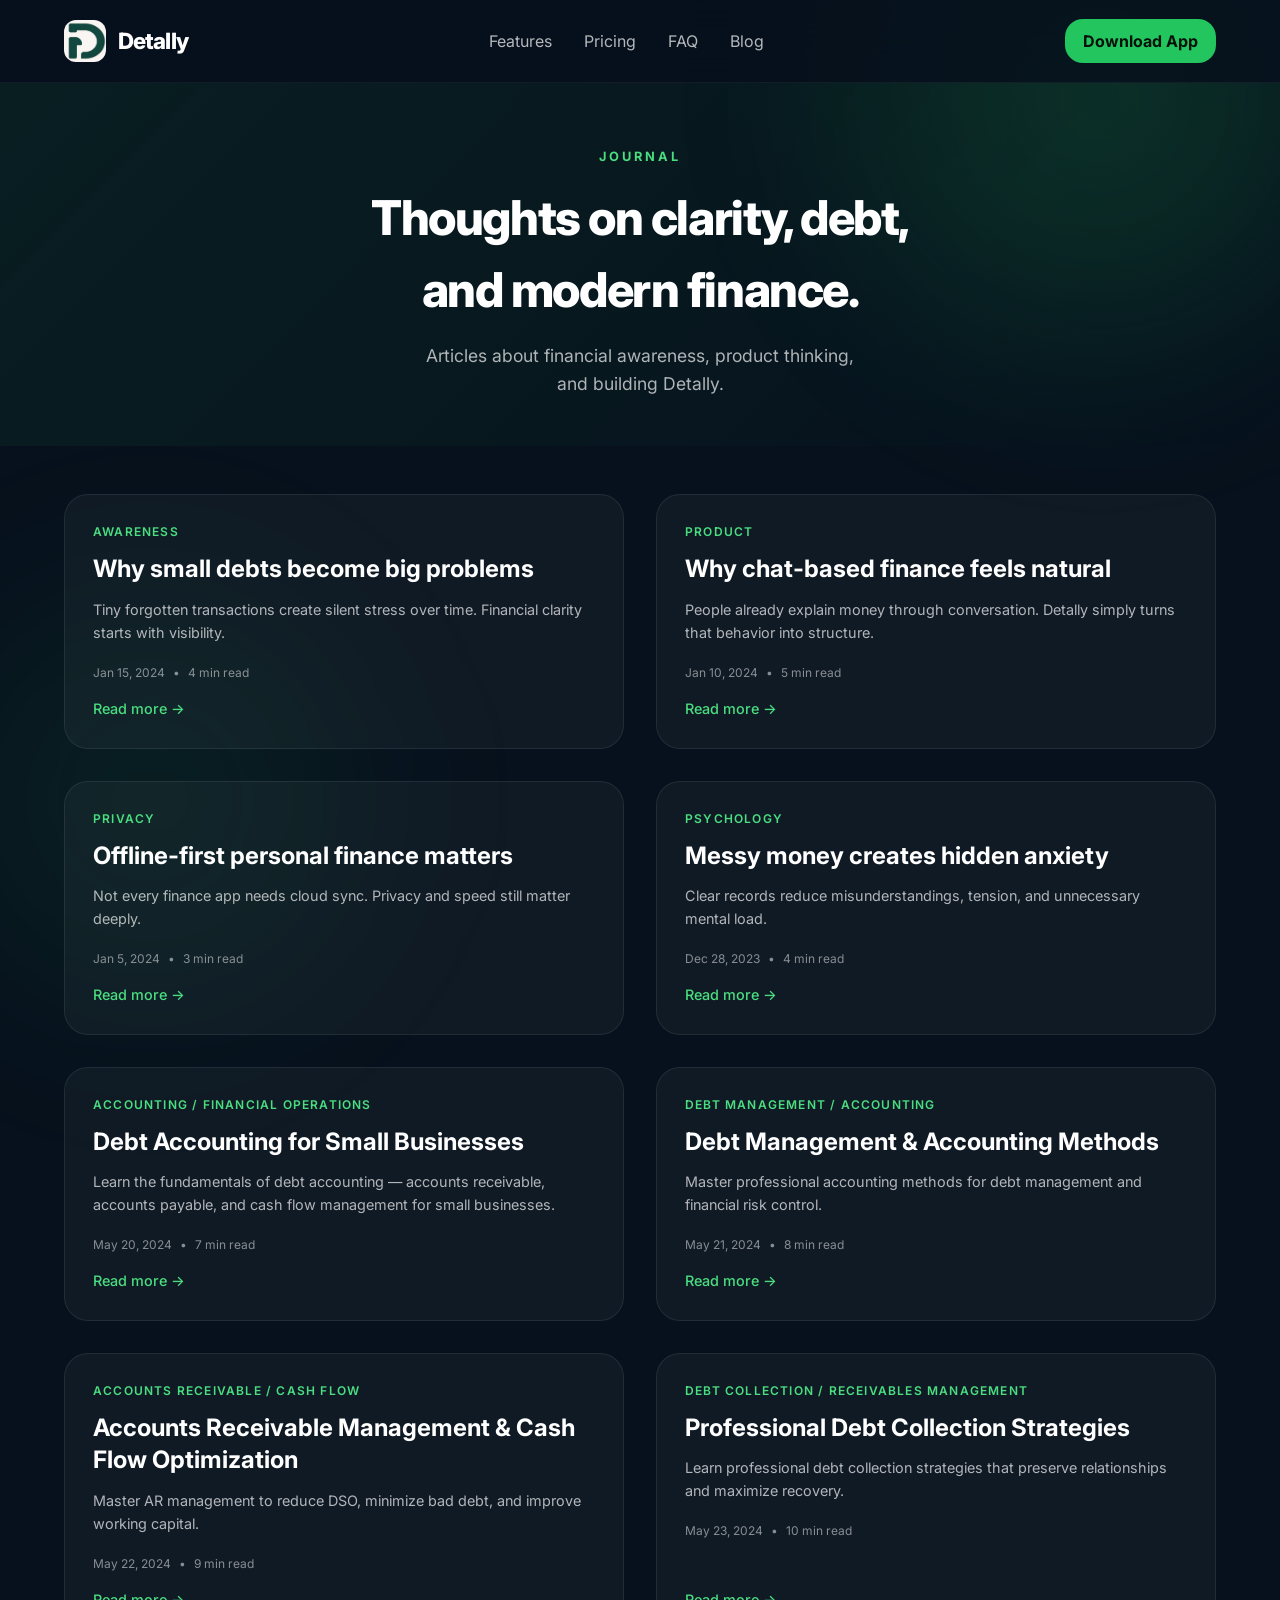
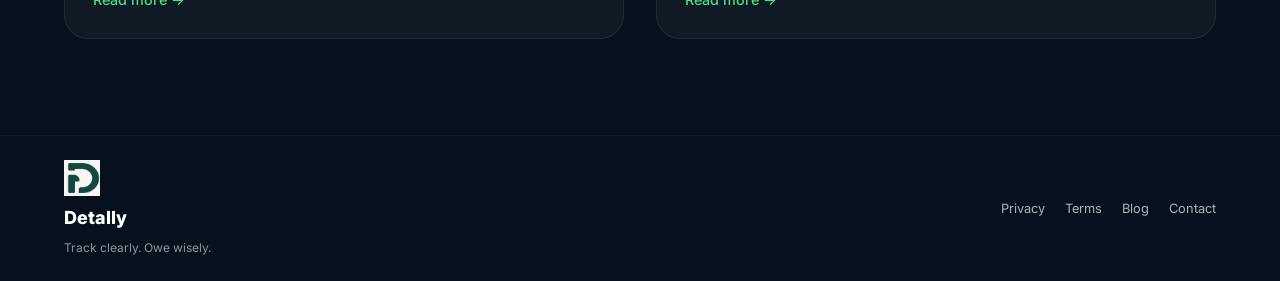
==== commit 8665390b: "chores: add 4 new post for blog" ====
--- a/blog/index.html
+++ b/blog/index.html
@@ -33,7 +33,7 @@
     <link rel="preconnect" href="https://fonts.googleapis.com">
     <link rel="preconnect" href="https://fonts.gstatic.com" crossorigin>
     <link rel="stylesheet" href="/style.css">
-    <link rel="stylesheet" href="blog.css">
+    <link rel="stylesheet" href="/blog/blog.css">
 </head>
 
 <body>
@@ -61,7 +61,7 @@
                 <span class="hamburger"></span>
             </button>
 
-            <a href="https://detally.app/download" class="cta-btn header-cta">Download App</a>
+            <a href="https://play.google.com/store/apps/details?id=com.trungho.detally&rdid=com.trungho.detally&feature=md&offerId&utm_source=detally.app" class="cta-btn header-cta">Download App</a>
         </div>
 
         <!-- Mobile navigation -->
@@ -166,6 +166,80 @@
                         <a href="messy-money-creates-hidden-anxiety" class="read-more">Read more</a>
                     </article>
 
+                    <!-- Bài 5: Accounting -->
+                    <article class="blog-post-card">
+                        <div class="post-category">Accounting / Financial Operations</div>
+                        <h2 class="post-title">
+                            <a href="debt-accounting-for-small-businesses">Debt Accounting for Small Businesses</a>
+                        </h2>
+                        <p class="post-excerpt">
+                            Learn the fundamentals of debt accounting — accounts receivable, accounts payable,
+                            and cash flow management for small businesses.
+                        </p>
+                        <div class="post-meta">
+                            <time datetime="2024-05-20">May 20, 2024</time>
+                            <span>•</span>
+                            <span>7 min read</span>
+                        </div>
+                        <a href="debt-accounting-for-small-businesses" class="read-more">Read more</a>
+                    </article>
+
+                    <!-- Bài 6: Debt Management -->
+                    <article class="blog-post-card">
+                        <div class="post-category">Debt Management / Accounting</div>
+                        <h2 class="post-title">
+                            <a href="debt-management-accounting-methods">Debt Management & Accounting Methods</a>
+                        </h2>
+                        <p class="post-excerpt">
+                            Master professional accounting methods for debt management and
+                            financial risk control.
+                        </p>
+                        <div class="post-meta">
+                            <time datetime="2024-05-21">May 21, 2024</time>
+                            <span>•</span>
+                            <span>8 min read</span>
+                        </div>
+                        <a href="debt-management-accounting-methods" class="read-more">Read more</a>
+                    </article>
+
+                    <!-- Bài 7: AR / Cash Flow -->
+                    <article class="blog-post-card">
+                        <div class="post-category">Accounts Receivable / Cash Flow</div>
+                        <h2 class="post-title">
+                            <a href="accounts-receivable-management-cash-flow">Accounts Receivable Management & Cash
+                                Flow Optimization</a>
+                        </h2>
+                        <p class="post-excerpt">
+                            Master AR management to reduce DSO, minimize bad debt,
+                            and improve working capital.
+                        </p>
+                        <div class="post-meta">
+                            <time datetime="2024-05-22">May 22, 2024</time>
+                            <span>•</span>
+                            <span>9 min read</span>
+                        </div>
+                        <a href="accounts-receivable-management-cash-flow" class="read-more">Read more</a>
+                    </article>
+
+                    <!-- Bài 8: Debt Collection -->
+                    <article class="blog-post-card">
+                        <div class="post-category">Debt Collection / Receivables Management</div>
+                        <h2 class="post-title">
+                            <a href="debt-collection-strategies-professional">Professional Debt Collection
+                                Strategies</a>
+                        </h2>
+                        <p class="post-excerpt">
+                            Learn professional debt collection strategies that preserve relationships
+                            and maximize recovery.
+                        </p>
+                        <div class="post-meta">
+                            <time datetime="2024-05-23">May 23, 2024</time>
+                            <span>•</span>
+                            <span>10 min read</span>
+                        </div>
+                        <a href="debt-collection-strategies-professional" class="read-more">Read more</a>
+                    </article>
+
                 </div>
             </div>
         </section>
@@ -179,7 +253,7 @@
                 <h3 class="footer-title">Detally</h3>
                 <p>Track clearly. Owe wisely.</p>
             </div>
-           <nav class="footer-nav" aria-label="Footer navigation">
+            <nav class="footer-nav" aria-label="Footer navigation">
                 <a href="https://www.freeprivacypolicy.com/live/0b694c92-edd3-41c4-bc44-e917e0bb46de">Privacy</a>
                 <a href="#">Terms</a>
                 <a href="/#blog">Blog</a>
@@ -189,4 +263,5 @@
     </footer>
 </body>
 <script src="/script.js" defer></script>
+
 </html>
